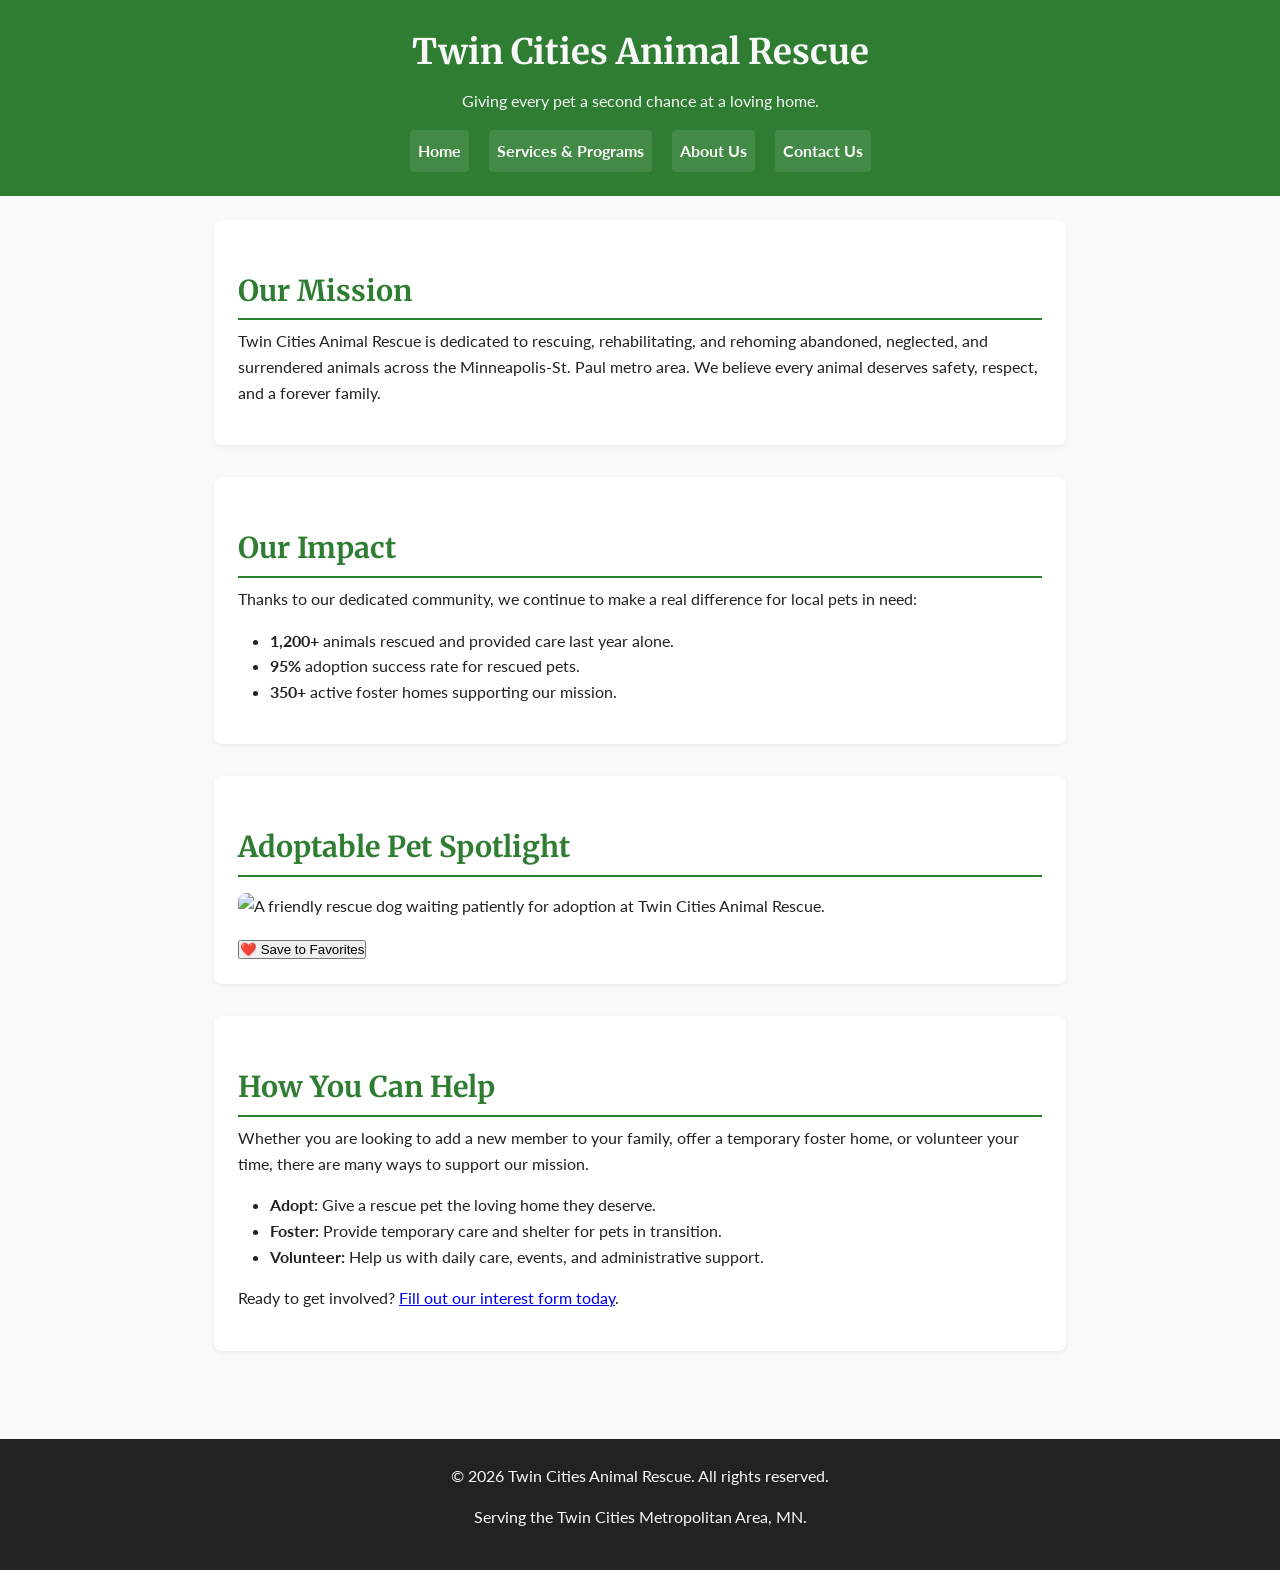
==== index.html @ caf6eebc "added .js code and injected into HTML" ====
<!DOCTYPE html>
<html lang="en">
<head>
    <script src="script.js" defer></script>
    <link rel="stylesheet" href="style.css">
    <meta charset="UTF-8">
    <meta name="viewport" content="width=device-width, initial-scale=1.0">
    <title>Home - Twin Cities Animal Rescue</title>
</head>
<body>

    <header>
        <h1>Twin Cities Animal Rescue</h1>
        <p>Giving every pet a second chance at a loving home.</p>
        
        <nav>
            <ul>
                <li><a href="index.html">Home</a></li>
                <li><a href="services.html">Services &amp; Programs</a></li>
                <li><a href="about.html">About Us</a></li>
                <li><a href="contact.html">Contact Us</a></li>
            </ul>
        </nav>
    </header>

    <main>
        <section>
            <h2>Our Mission</h2>
            <p>Twin Cities Animal Rescue is dedicated to rescuing, rehabilitating, and rehoming abandoned, neglected, and surrendered animals across the Minneapolis-St. Paul metro area. We believe every animal deserves safety, respect, and a forever family.</p>
        </section>

        <section>
            <h2>Our Impact</h2>
            <p>Thanks to our dedicated community, we continue to make a real difference for local pets in need:</p>
            <ul>
                <li><strong>1,200+</strong> animals rescued and provided care last year alone.</li>
                <li><strong>95%</strong> adoption success rate for rescued pets.</li>
                <li><strong>350+</strong> active foster homes supporting our mission.</li>
            </ul>
        </section>

        <section>
            <h2>Adoptable Pet Spotlight</h2>
<img src="assets/images/rescue-pet-spotlight.jpg" alt="A friendly rescue dog waiting patiently for adoption at Twin Cities Animal Rescue.">
<!-- We are adding this button and empty div for our JavaScript -->
<button id="favorite-btn" type="button">❤️ Save to Favorites</button>
<div id="favorites-display"></div>
        </section>

        <section>
            <h2>How You Can Help</h2>
            <p>Whether you are looking to add a new member to your family, offer a temporary foster home, or volunteer your time, there are many ways to support our mission.</p>
            <ul>
                <li><strong>Adopt:</strong> Give a rescue pet the loving home they deserve.</li>
                <li><strong>Foster:</strong> Provide temporary care and shelter for pets in transition.</li>
                <li><strong>Volunteer:</strong> Help us with daily care, events, and administrative support.</li>
            </ul>
            <p>Ready to get involved? <a href="contact.html">Fill out our interest form today</a>.</p>
        </section>
    </main>

    <footer>
        <p>&copy; 2026 Twin Cities Animal Rescue. All rights reserved.</p>
        <p>Serving the Twin Cities Metropolitan Area, MN.</p>
    </footer>

</body>
</html>
---- style.css ----
/* IMPORT GOOGLE FONTS */
@import url('https://fonts.googleapis.com/css2?family=Lato:wght@400;700&family=Merriweather:wght@400;700&display=swap');

/* --- COLOR PALETTE & VARIABLES --- */
:root {
    --bg-color: #F9F9F9;        /* Off-White */
    --text-color: #222222;      /* Deep Gray */
    --primary-color: #2E7D32;   /* Forest Green (Trust/Nature) */
    --accent-color: #D84315;    /* Terracotta (Action/Hope) */
    
    --heading-font: 'Merriweather', Georgia, serif;
    --body-font: 'Lato', Verdana, sans-serif;
}

/* --- BASE RESETS & TYPOGRAPHY --- */
* {
    margin: 0;
    padding: 0;
    box-sizing: border-box;
}

body {
    font-family: var(--body-font);
    background-color: var(--bg-color);
    color: var(--text-color);
    line-height: 1.6;
    font-size: 16px;
}

h1, h2, h3, legend {
    font-family: var(--heading-font);
    color: var(--primary-color);
    margin-bottom: 0.5rem;
}

h1 { font-size: 2.2rem; }
h2 { font-size: 1.8rem; margin-top: 1.5rem; border-bottom: 2px solid var(--primary-color); padding-bottom: 0.3rem;}
h3 { font-size: 1.3rem; margin-top: 1rem; }
p, ul, figure { margin-bottom: 1rem; }
ul { margin-left: 2rem; }

/* --- MOBILE-FIRST LAYOUT (FLEXBOX) --- */
header {
    background-color: var(--primary-color);
    color: var(--bg-color);
    padding: 1.5rem;
    text-align: center;
}

header h1, header p {
    color: var(--bg-color);
    border: none;
}

nav ul {
    list-style-type: none;
    margin: 1rem 0 0 0;
    display: flex;
    flex-direction: column; /* Stacked links on mobile */
    gap: 10px;
}

nav a {
    color: var(--bg-color);
    text-decoration: none;
    font-weight: bold;
    padding: 0.5rem;
    background-color: rgba(255, 255, 255, 0.1);
    border-radius: 4px;
    display: block;
}

nav a:hover {
    background-color: var(--accent-color);
}

main {
    padding: 1.5rem;
    max-width: 900px;
    margin: 0 auto;
}

section {
    margin-bottom: 2rem;
    background-color: #FFFFFF;
    padding: 1.5rem;
    border-radius: 8px;
    box-shadow: 0 2px 5px rgba(0,0,0,0.05);
}

footer {
    background-color: var(--text-color);
    color: var(--bg-color);
    text-align: center;
    padding: 1.5rem;
    margin-top: 2rem;
}

/* --- MEDIA & IMAGES --- */
img, picture, video, audio {
    max-width: 100%;
    height: auto;
    border-radius: 8px;
    display: block;
    margin: 1rem 0;
}

figcaption {
    font-size: 0.9rem;
    font-style: italic;
    color: #555555;
    text-align: center;
}

/* --- FORM STYLING --- */
fieldset {
    padding: 1rem;
    margin-bottom: 1.5rem;
    border: 1px solid #CCCCCC;
    border-radius: 5px;
}

input[type="text"], input[type="email"], select, textarea {
    width: 100%;
    padding: 0.8rem;
    margin-top: 0.3rem;
    border: 1px solid #BBBBBB;
    border-radius: 4px;
    font-family: var(--body-font);
}

button[type="submit"] {
    background-color: var(--accent-color);
    color: white;
    border: none;
    padding: 1rem 2rem;
    font-size: 1.1rem;
    font-weight: bold;
    border-radius: 5px;
    cursor: pointer;
    width: 100%;
    font-family: var(--body-font);
}

button[type="submit"]:hover {
    background-color: #B93811;
}

/* --- DESKTOP MEDIA QUERY (Responsive Layout) --- */
@media (min-width: 768px) {
    nav ul {
        flex-direction: row; /* Horizontal links on desktop */
        justify-content: center;
        gap: 20px;
    }
    
    button[type="submit"] {
        width: auto; /* Button doesn't span full width on desktop */
    }
}
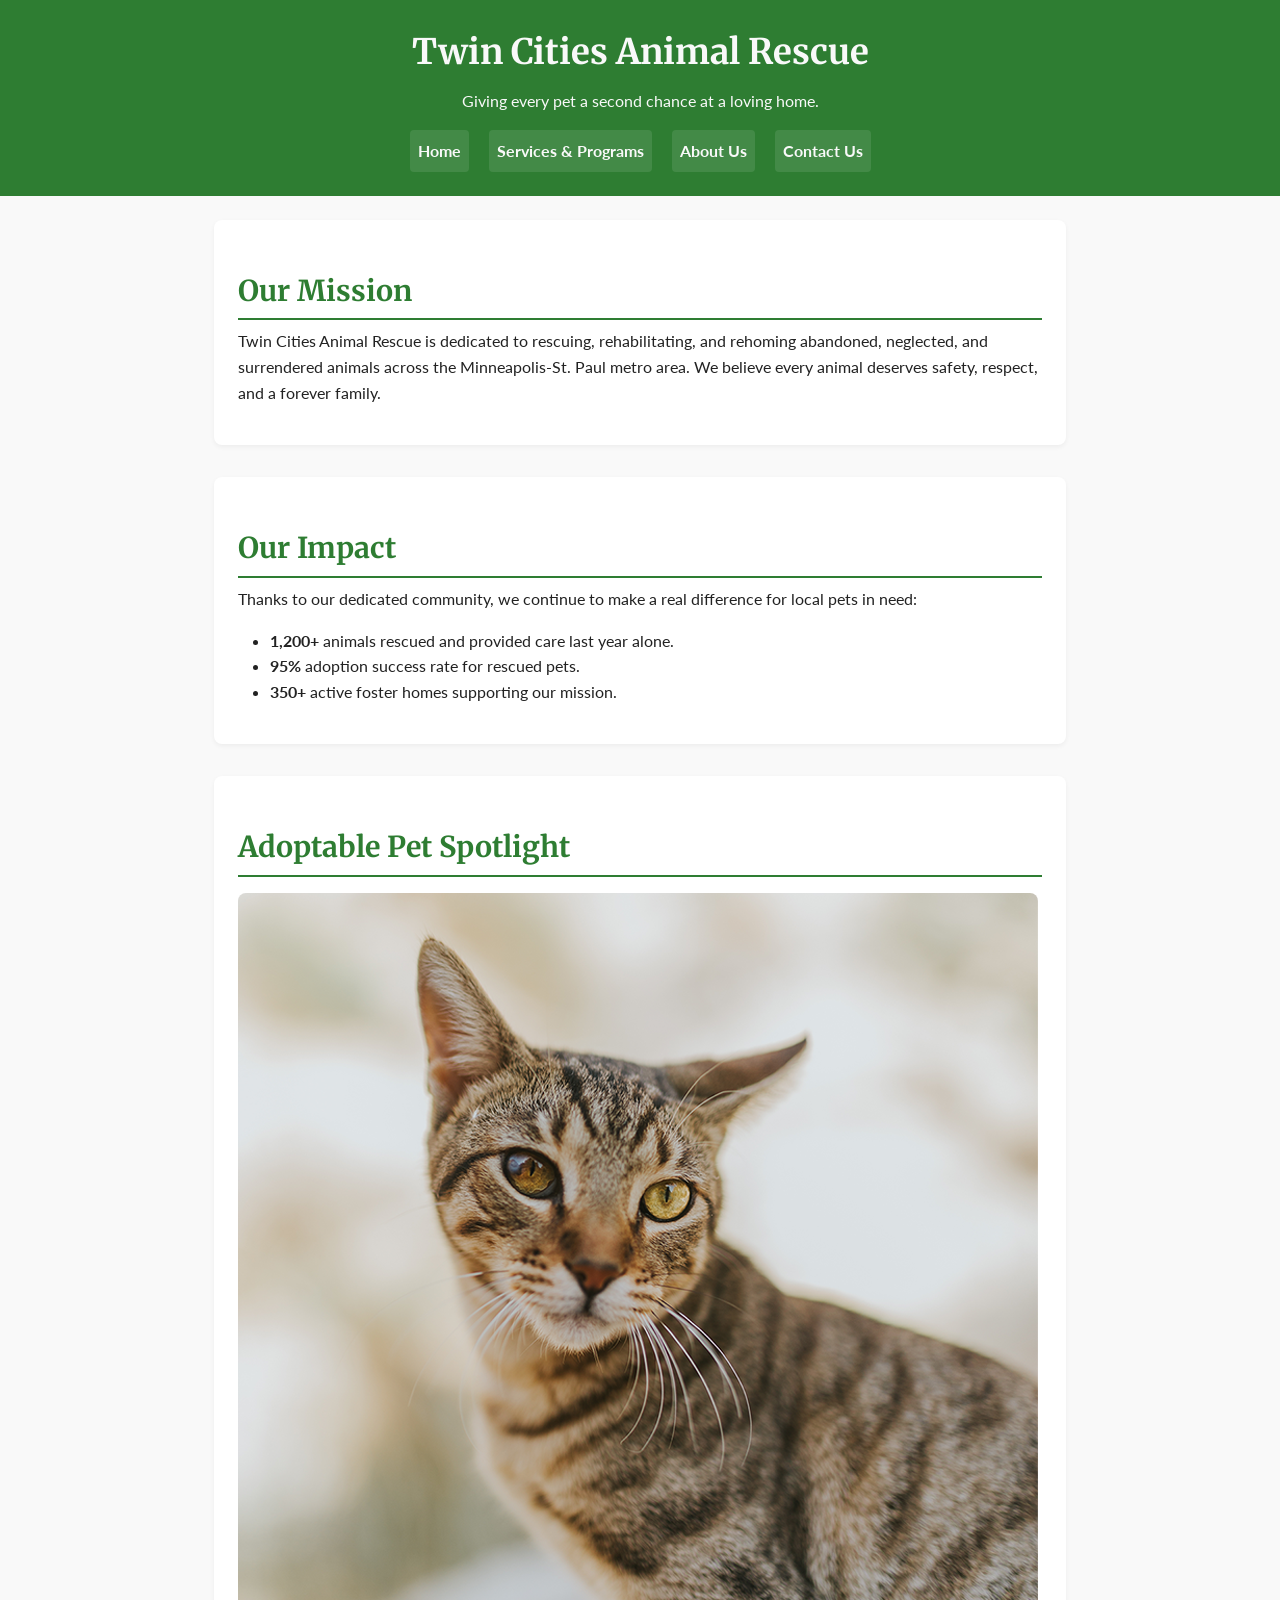
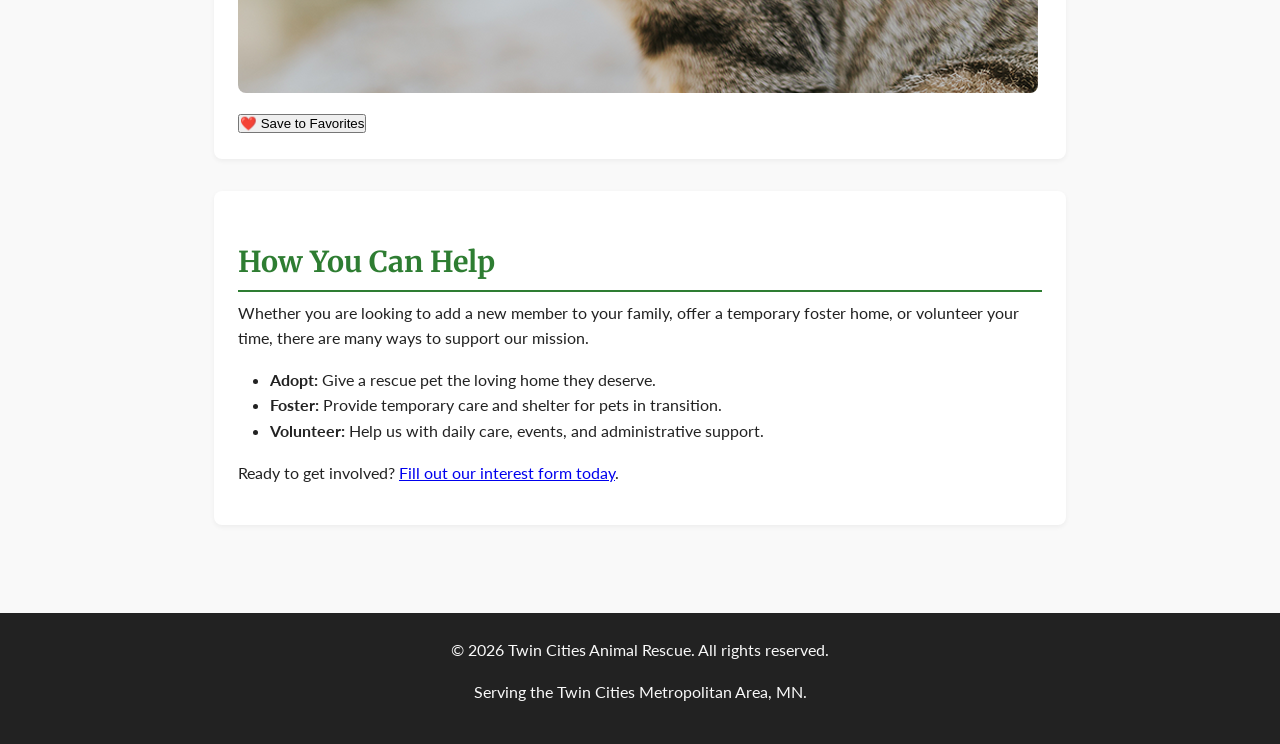
==== commit 9a2a2645: "update file type" ====
--- a/index.html
+++ b/index.html
@@ -41,7 +41,7 @@
 
         <section>
             <h2>Adoptable Pet Spotlight</h2>
-<img src="assets/images/rescue-pet-spotlight.jpg" alt="A friendly rescue dog waiting patiently for adoption at Twin Cities Animal Rescue.">
+<img src="assets/images/rescue-pet-spotlight_c.png" alt="A friendly rescue dog waiting patiently for adoption at Twin Cities Animal Rescue.">
 <!-- We are adding this button and empty div for our JavaScript -->
 <button id="favorite-btn" type="button">❤️ Save to Favorites</button>
 <div id="favorites-display"></div>
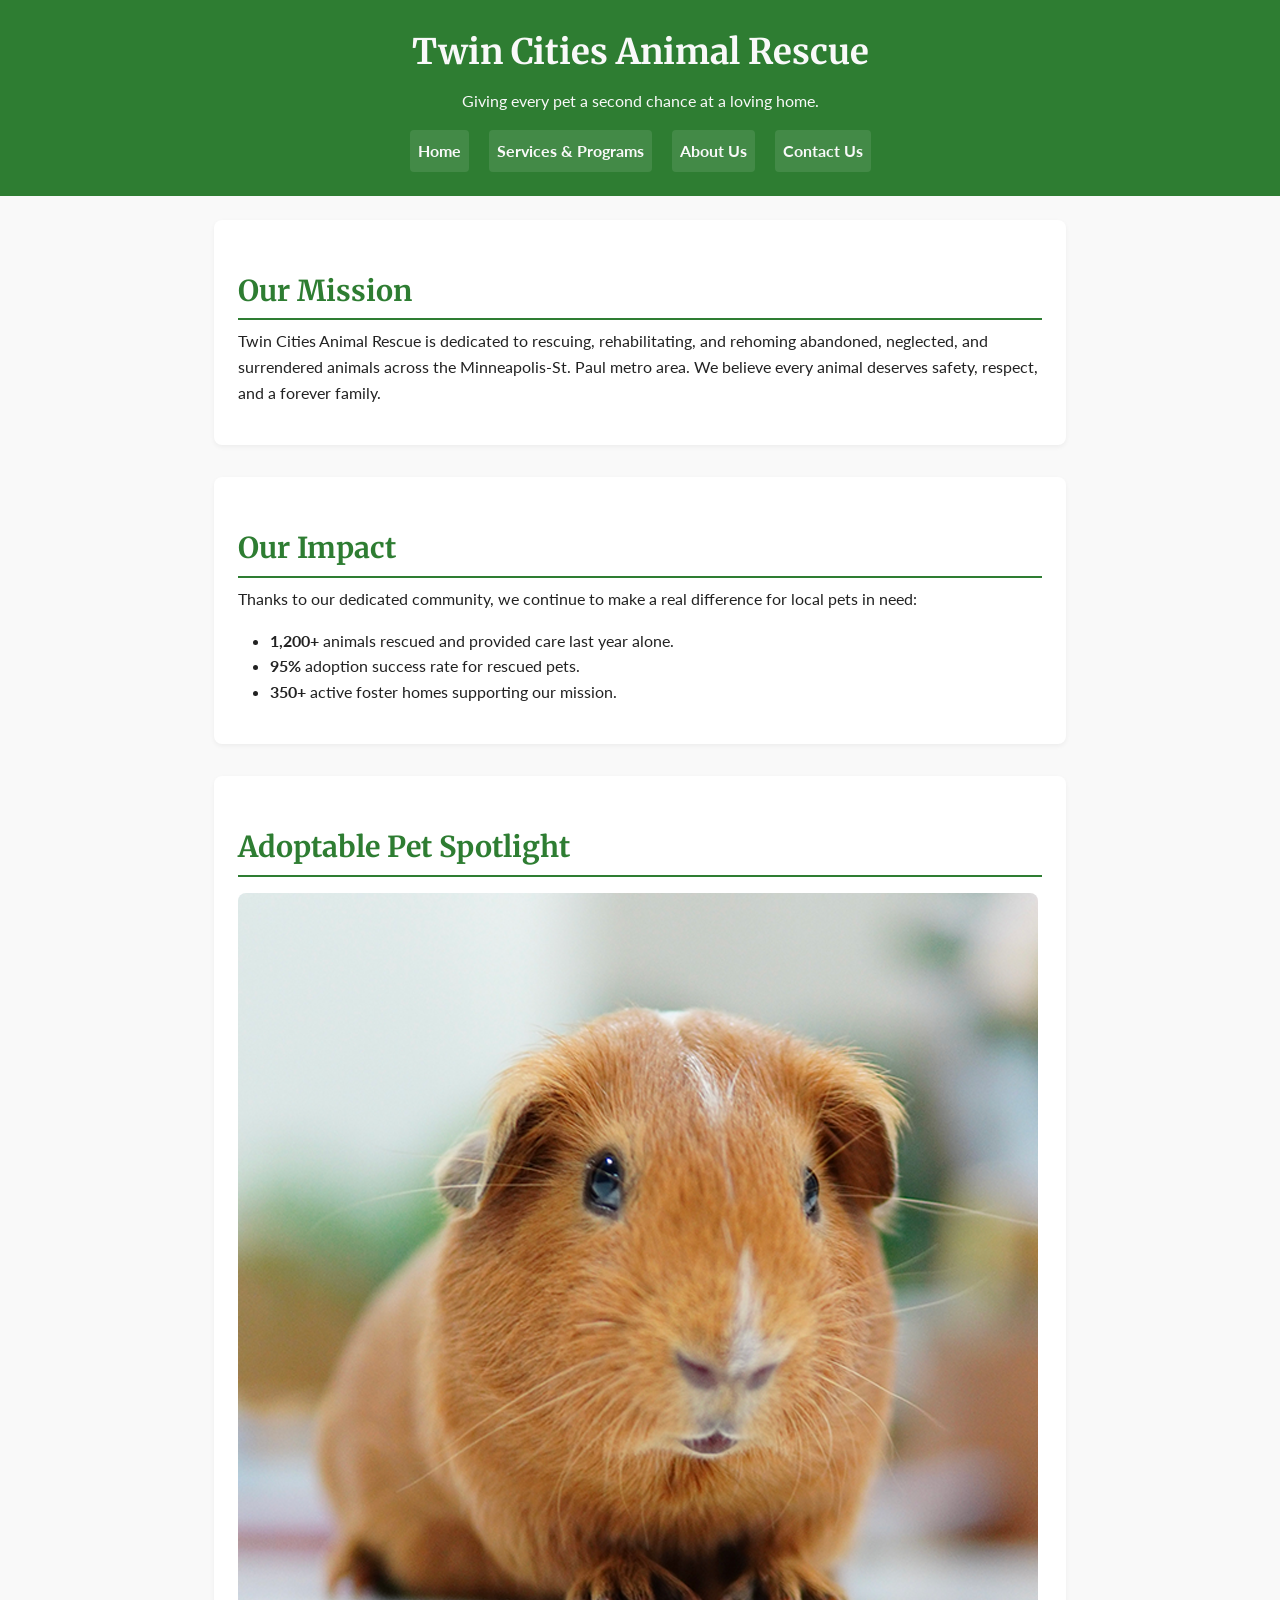
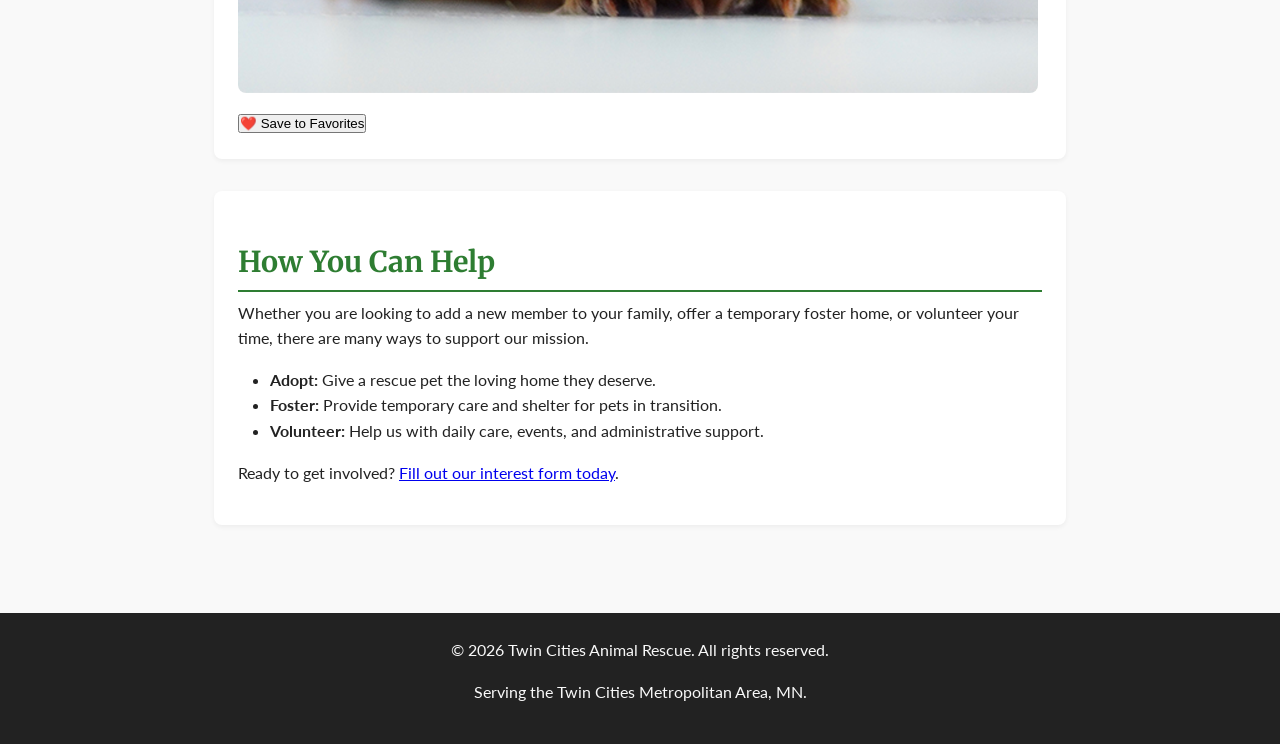
==== commit 56b3c52c: "update image file" ====
--- a/index.html
+++ b/index.html
@@ -41,7 +41,7 @@
 
         <section>
             <h2>Adoptable Pet Spotlight</h2>
-<img src="assets/images/rescue-pet-spotlight_c.png" alt="A friendly rescue dog waiting patiently for adoption at Twin Cities Animal Rescue.">
+<img src="assets/images/rescue-pet_c.png" alt="A friendly rescue dog waiting patiently for adoption at Twin Cities Animal Rescue.">
 <!-- We are adding this button and empty div for our JavaScript -->
 <button id="favorite-btn" type="button">❤️ Save to Favorites</button>
 <div id="favorites-display"></div>
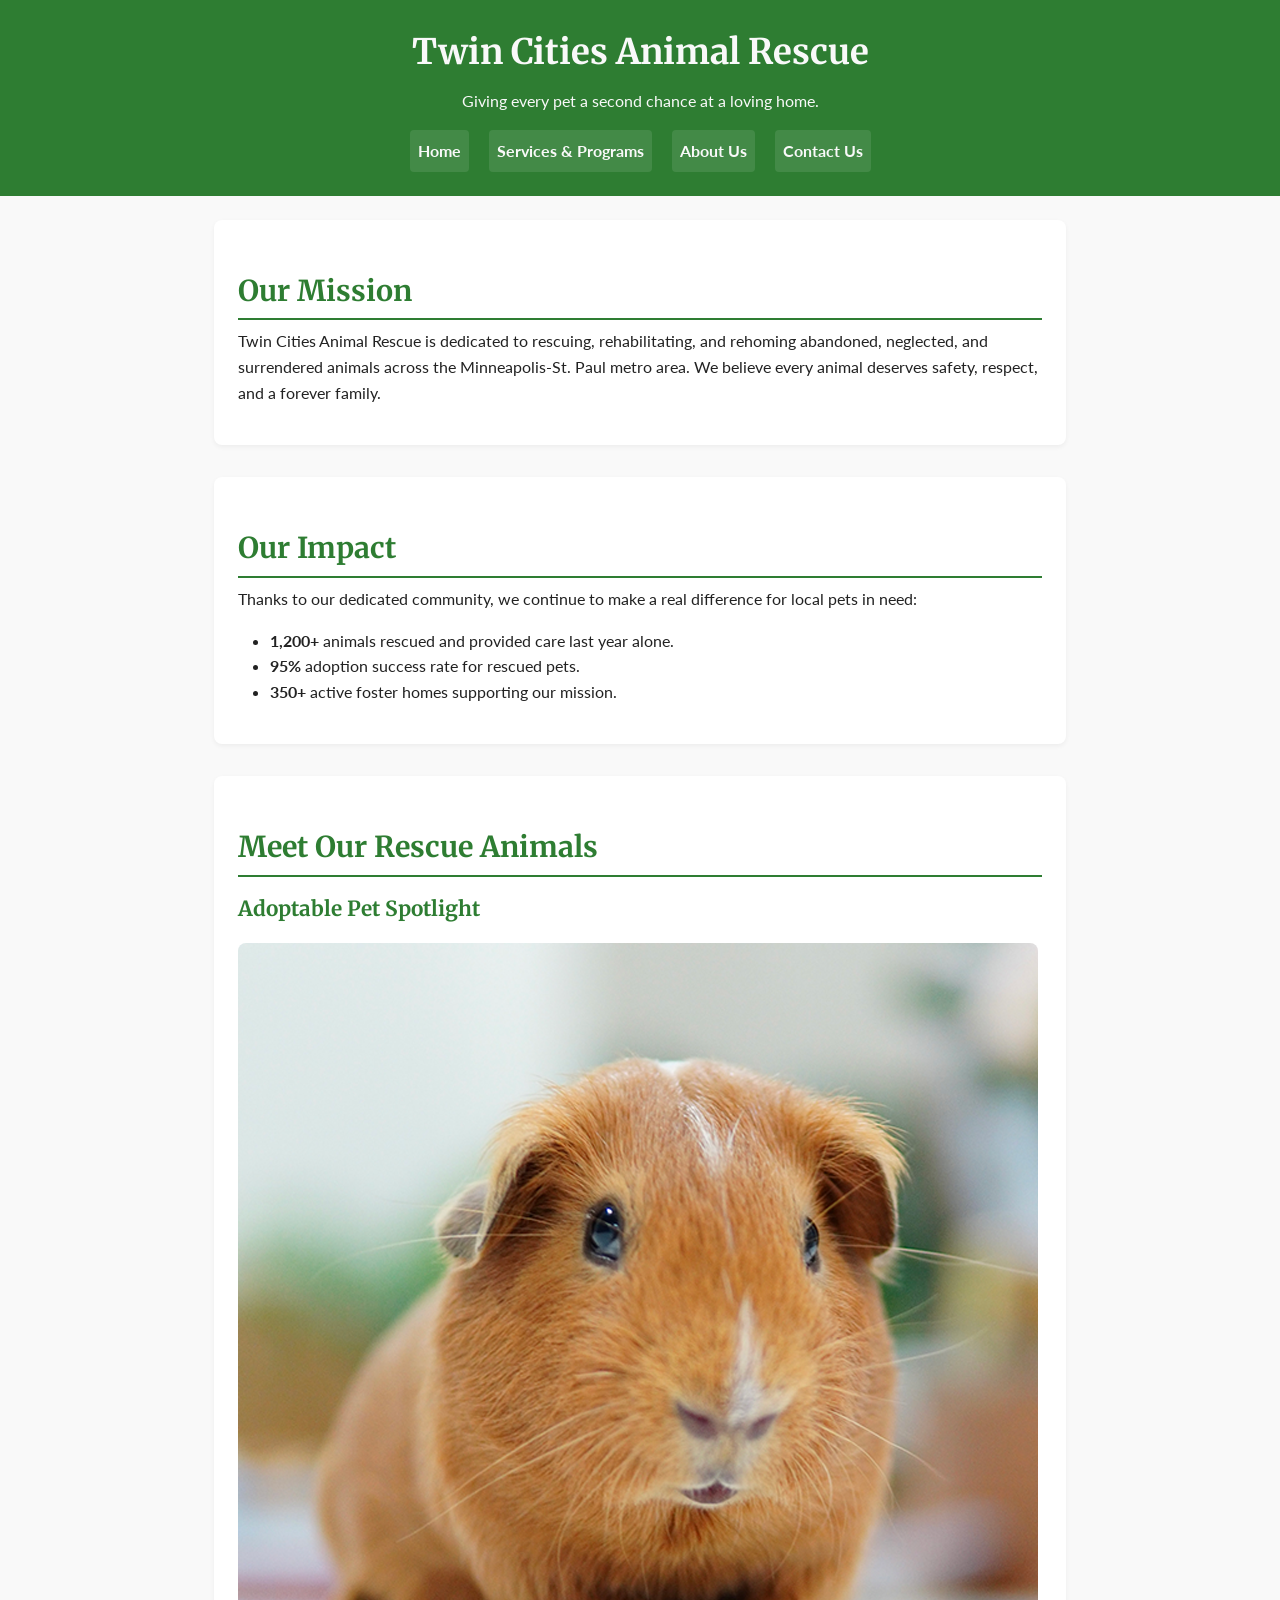
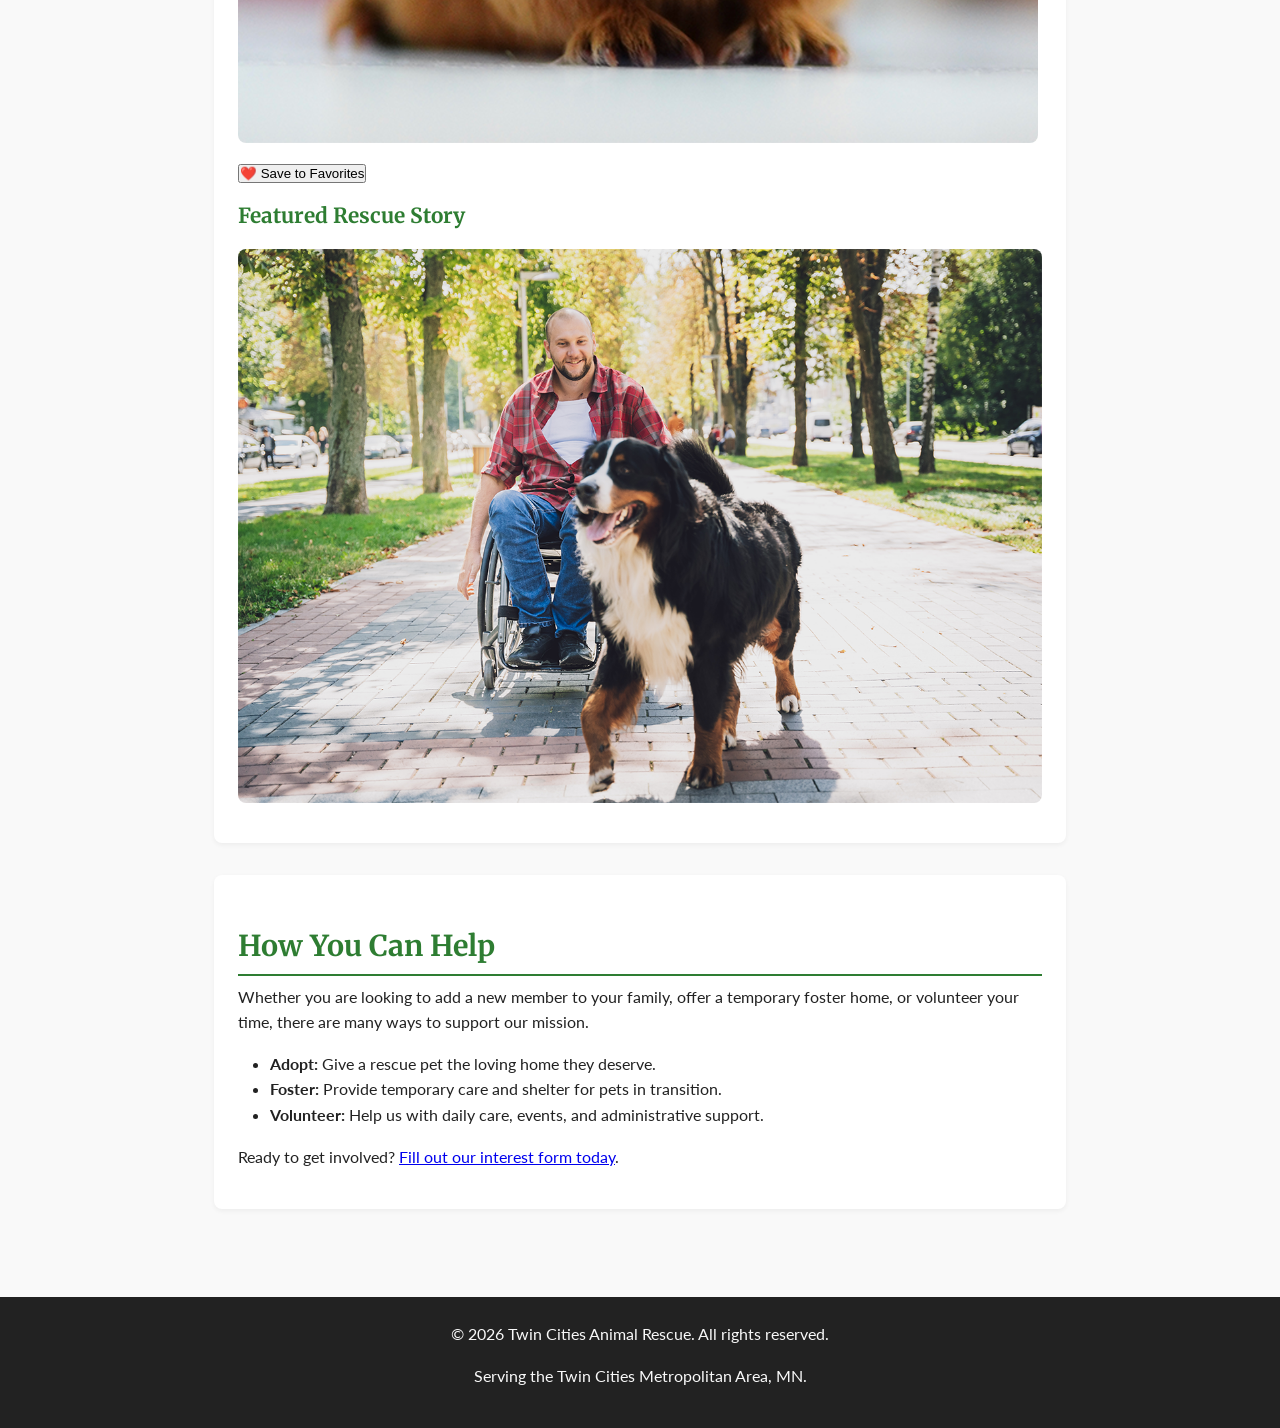
==== commit 8beb2ff3: "update html code" ====
--- a/index.html
+++ b/index.html
@@ -1,11 +1,12 @@
 <!DOCTYPE html>
 <html lang="en">
 <head>
-    <script src="script.js" defer></script>
-    <link rel="stylesheet" href="style.css">
     <meta charset="UTF-8">
     <meta name="viewport" content="width=device-width, initial-scale=1.0">
     <title>Home - Twin Cities Animal Rescue</title>
+    <!-- Linking your CSS and JavaScript files -->
+    <link rel="stylesheet" href="style.css">
+    <script src="script.js" defer></script>
 </head>
 <body>
 
@@ -40,11 +41,22 @@
         </section>
 
         <section>
-            <h2>Adoptable Pet Spotlight</h2>
-<img src="assets/images/rescue-pet_c.png" alt="A friendly rescue dog waiting patiently for adoption at Twin Cities Animal Rescue.">
-<!-- We are adding this button and empty div for our JavaScript -->
-<button id="favorite-btn" type="button">❤️ Save to Favorites</button>
-<div id="favorites-display"></div>
+            <h2>Meet Our Rescue Animals</h2>
+            <div>
+                <h3>Adoptable Pet Spotlight</h3>
+                <img src="assets/images/rescue-pet_c.png" alt="A friendly rescue dog waiting patiently for adoption at Twin Cities Animal Rescue.">
+                <!-- Interactive feature hooks for script.js -->
+                <button id="favorite-btn" type="button">❤️ Save to Favorites</button>
+                <div id="favorites-display"></div>
+            </div>
+
+            <div>
+                <h3>Featured Rescue Story</h3>
+                <picture>
+                    <source media="(min-width: 768px)" srcset="assets/images/rescue-feature-large_c.png">
+                    <img src="assets/images/rescue-feature-small_c.png" alt="A volunteer happily playing with a rescued cat in a bright community room.">
+                </picture>
+            </div>
         </section>
 
         <section>
@@ -65,4 +77,4 @@
     </footer>
 
 </body>
-</html>
+</html>
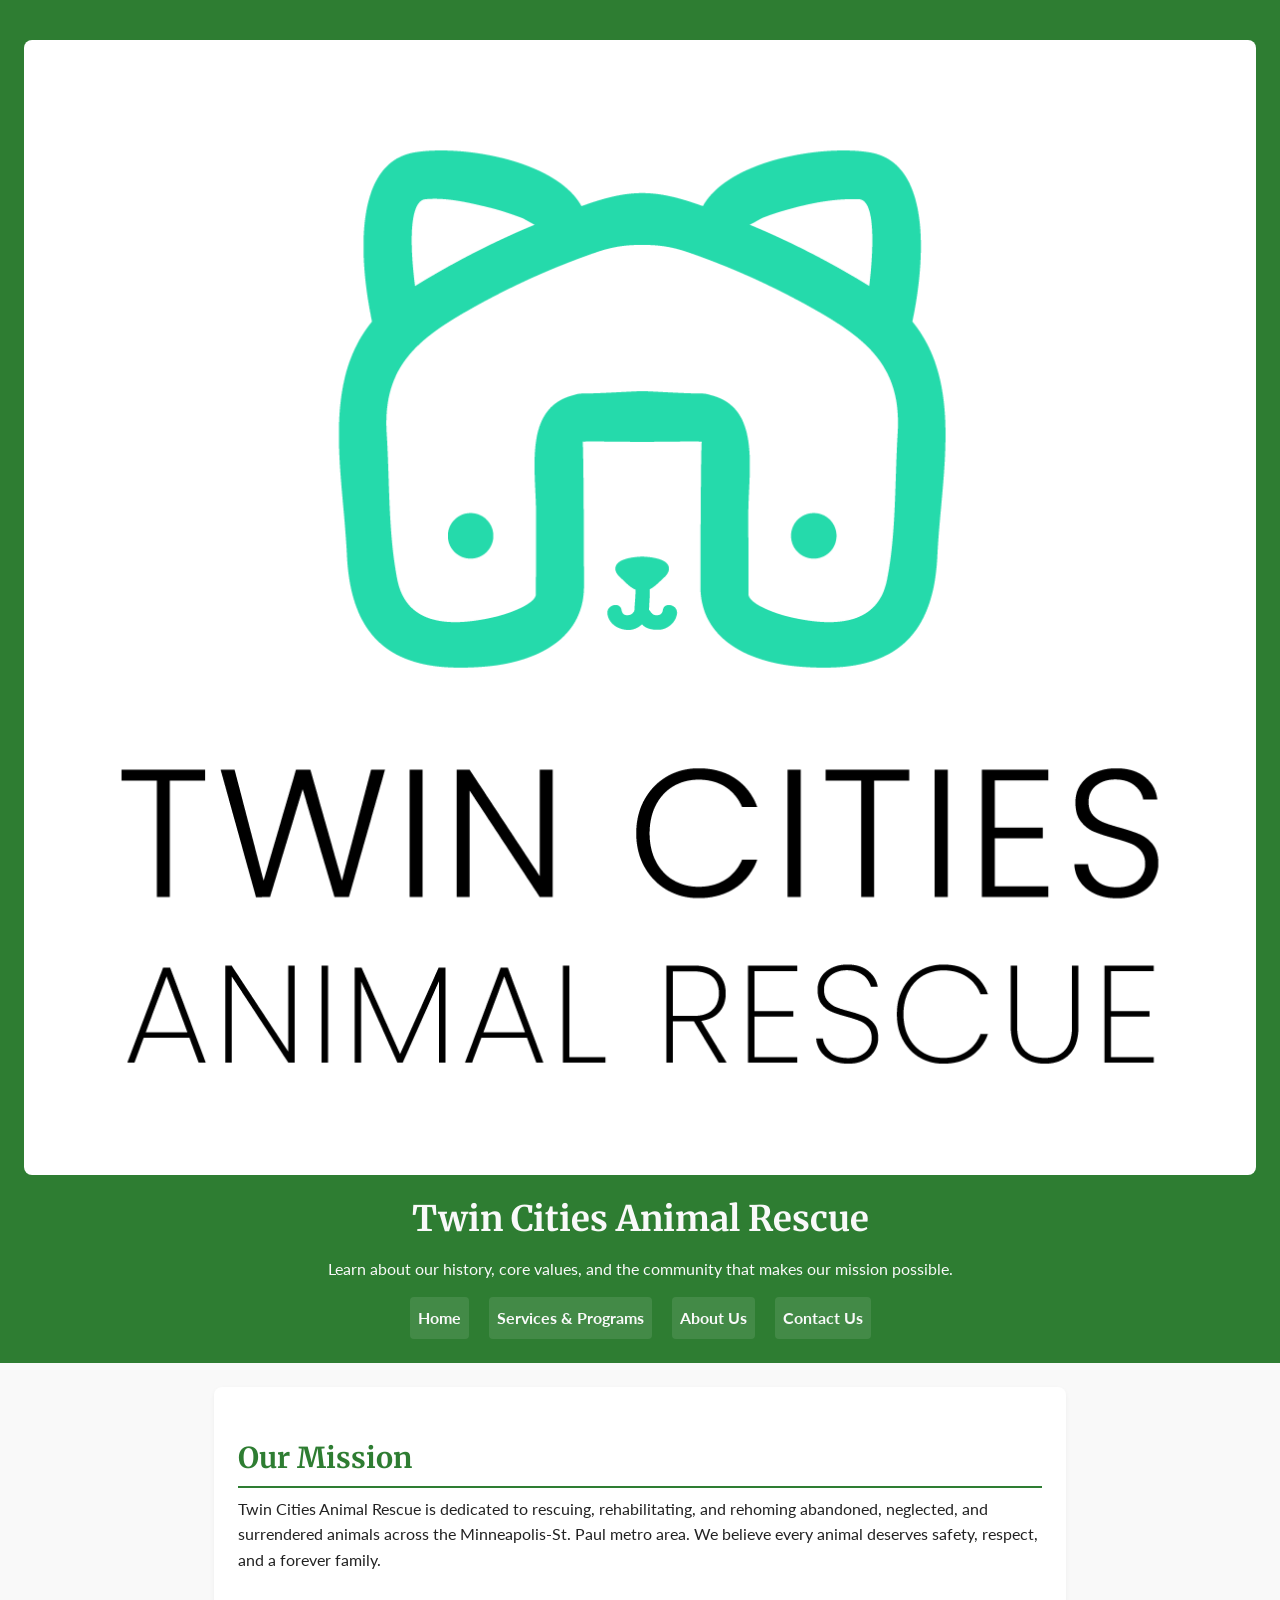
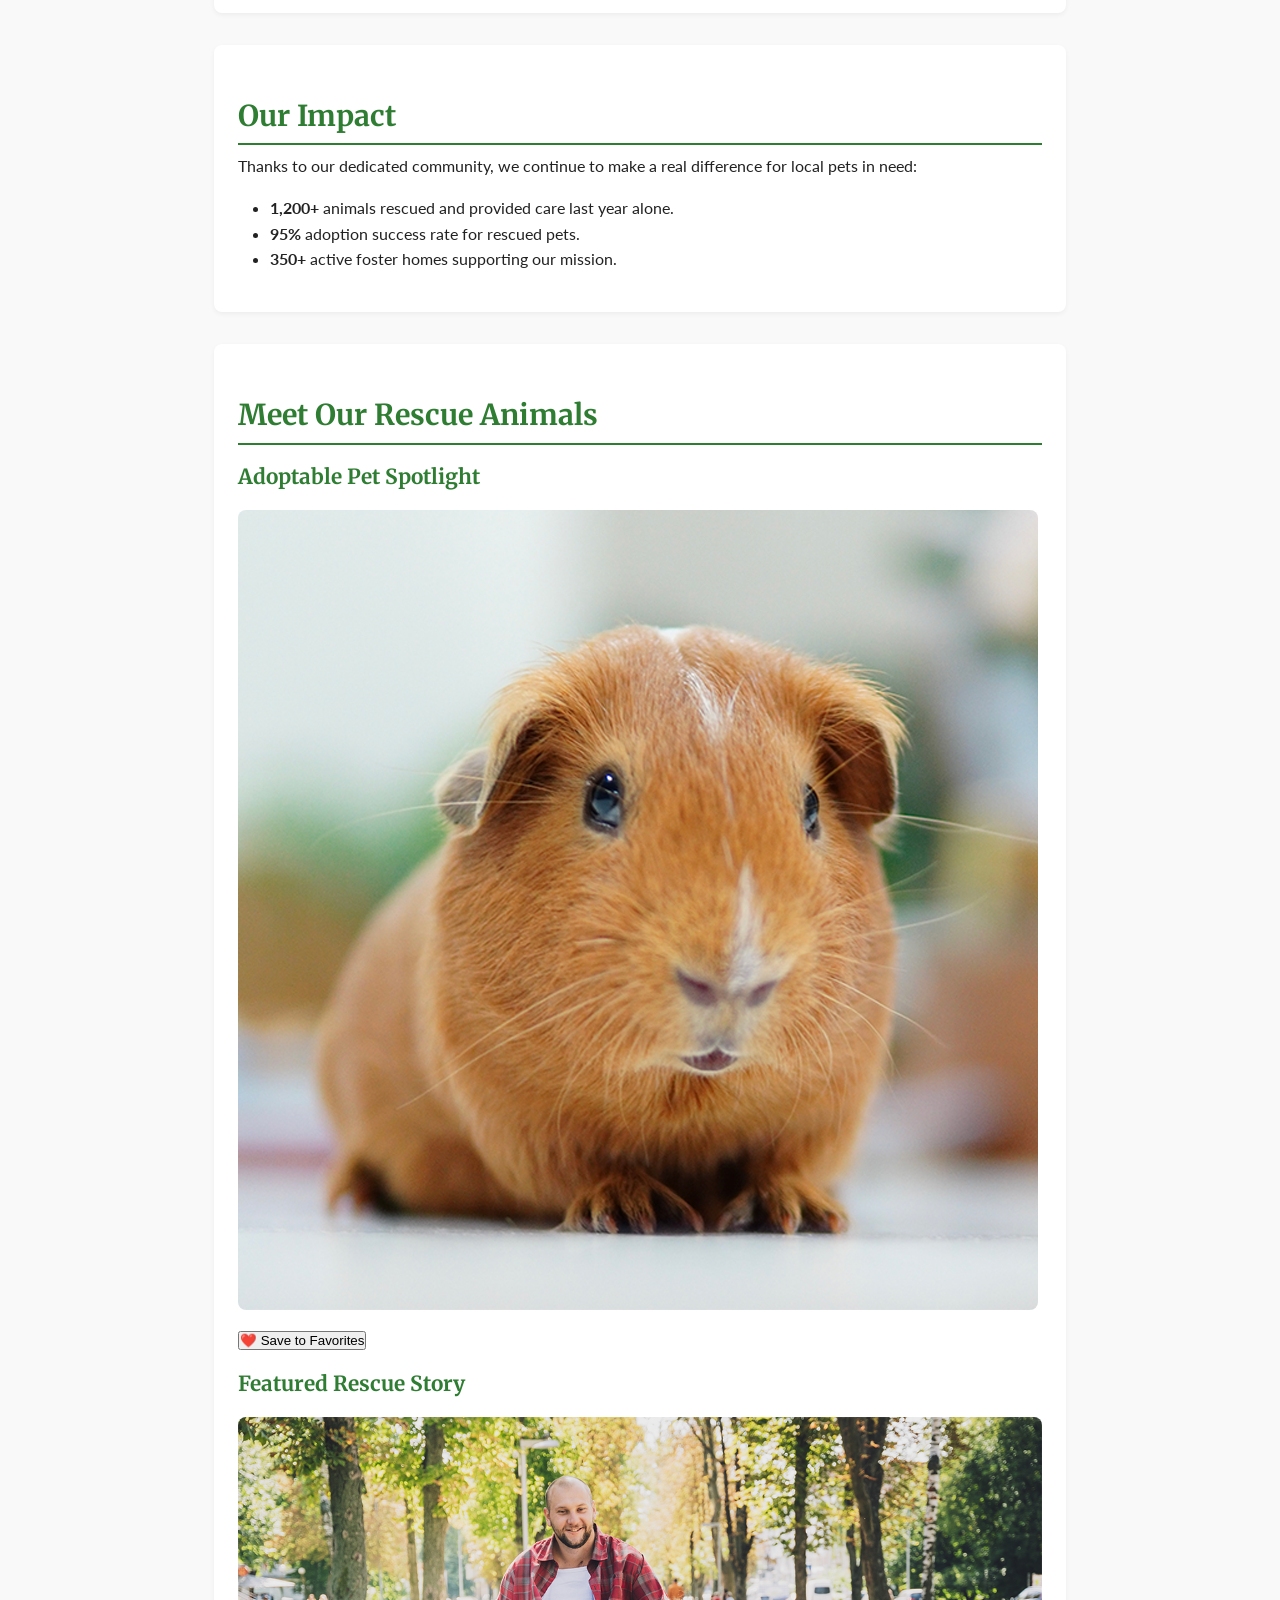
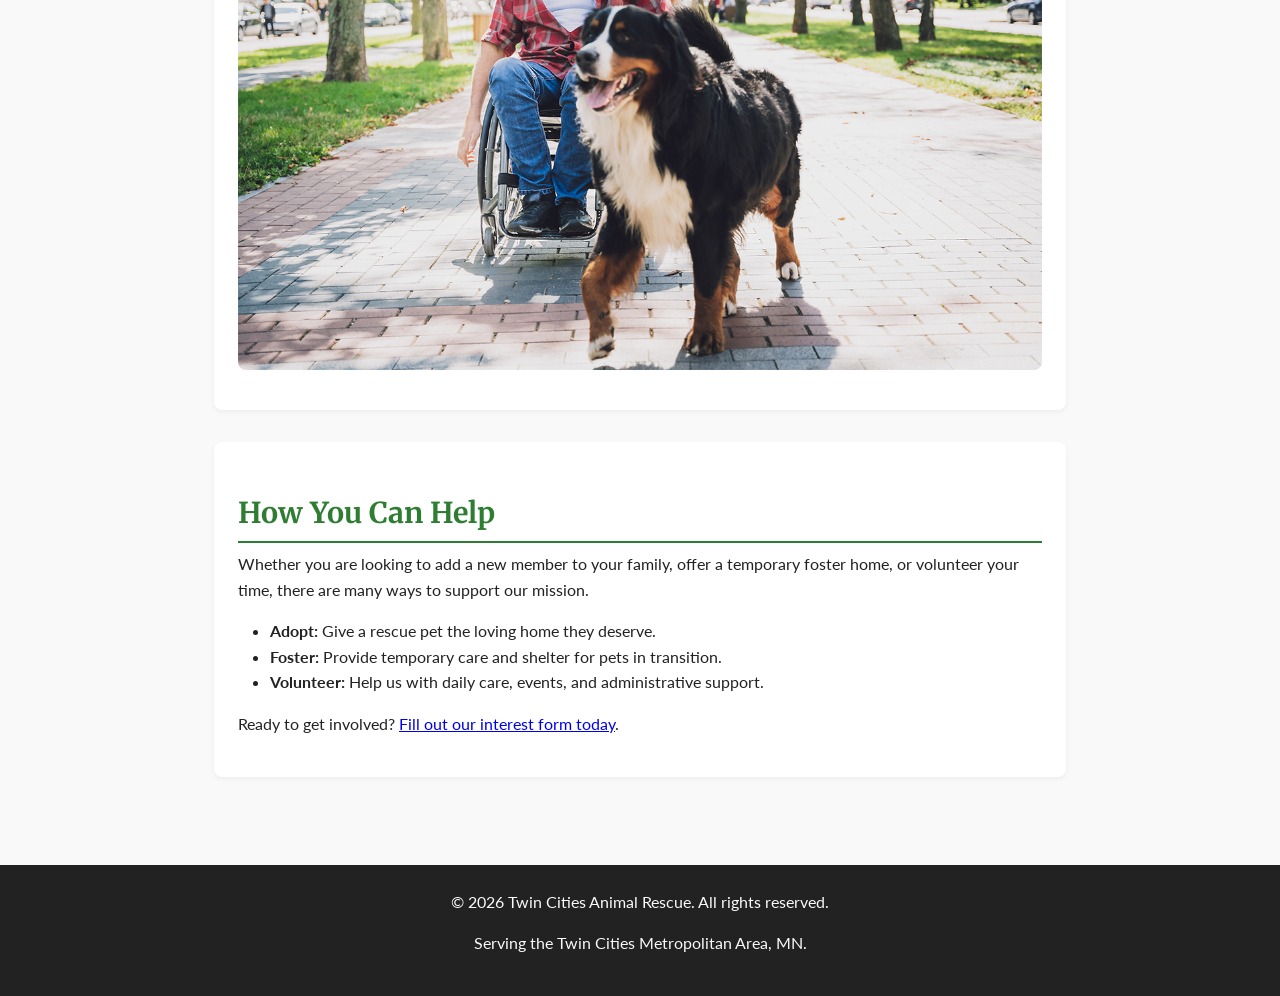
==== commit 83126b19: "update header sections across multiple pages to include logo and unify introductory text" ====
--- a/index.html
+++ b/index.html
@@ -5,14 +5,15 @@
     <meta name="viewport" content="width=device-width, initial-scale=1.0">
     <title>Home - Twin Cities Animal Rescue</title>
     <!-- Linking your CSS and JavaScript files -->
-    <link rel="stylesheet" href="style.css">
-    <script src="script.js" defer></script>
+    <script src="./script.js" defer></script>
+    <link rel="stylesheet" href="./style.css">
 </head>
 <body>
 
     <header>
+        <img src="assets/images/rescue-logo_c.png" alt="Twin Cities Animal Rescue Logo">
         <h1>Twin Cities Animal Rescue</h1>
-        <p>Giving every pet a second chance at a loving home.</p>
+        <p>Learn about our history, core values, and the community that makes our mission possible.</p>
         
         <nav>
             <ul>
@@ -47,7 +48,6 @@
                 <img src="assets/images/rescue-pet_c.png" alt="A friendly rescue dog waiting patiently for adoption at Twin Cities Animal Rescue.">
                 <!-- Interactive feature hooks for script.js -->
                 <button id="favorite-btn" type="button">❤️ Save to Favorites</button>
-                <div id="favorites-display"></div>
             </div>
 
             <div>
--- a/style.css
+++ b/style.css
@@ -97,12 +97,19 @@
 }
 
 /* --- MEDIA & IMAGES --- */
-img, picture, video, audio {
+img, picture, video {
     max-width: 100%;
     height: auto;
     border-radius: 8px;
     display: block;
     margin: 1rem 0;
+}
+
+audio {
+    width: 100%;
+    max-width: 100%;
+    margin: 1rem 0;
+    display: block;
 }
 
 figcaption {
